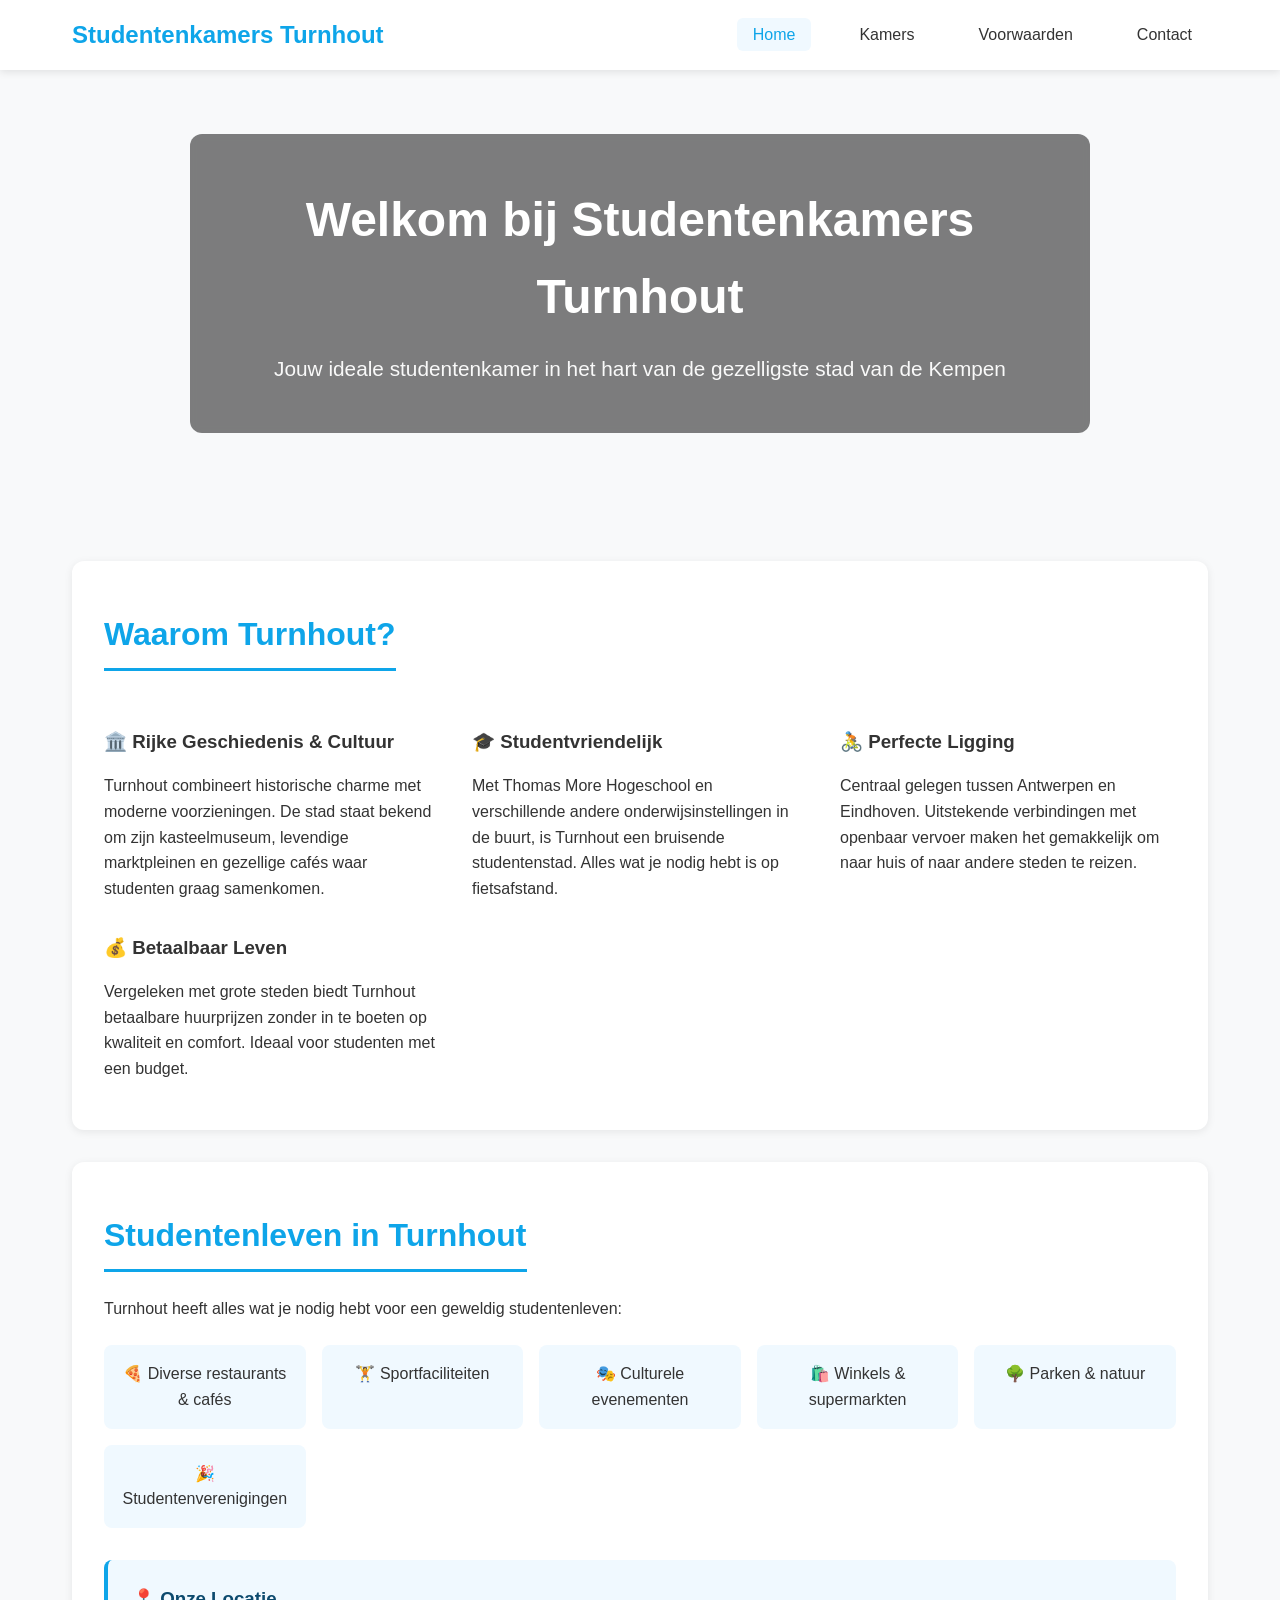
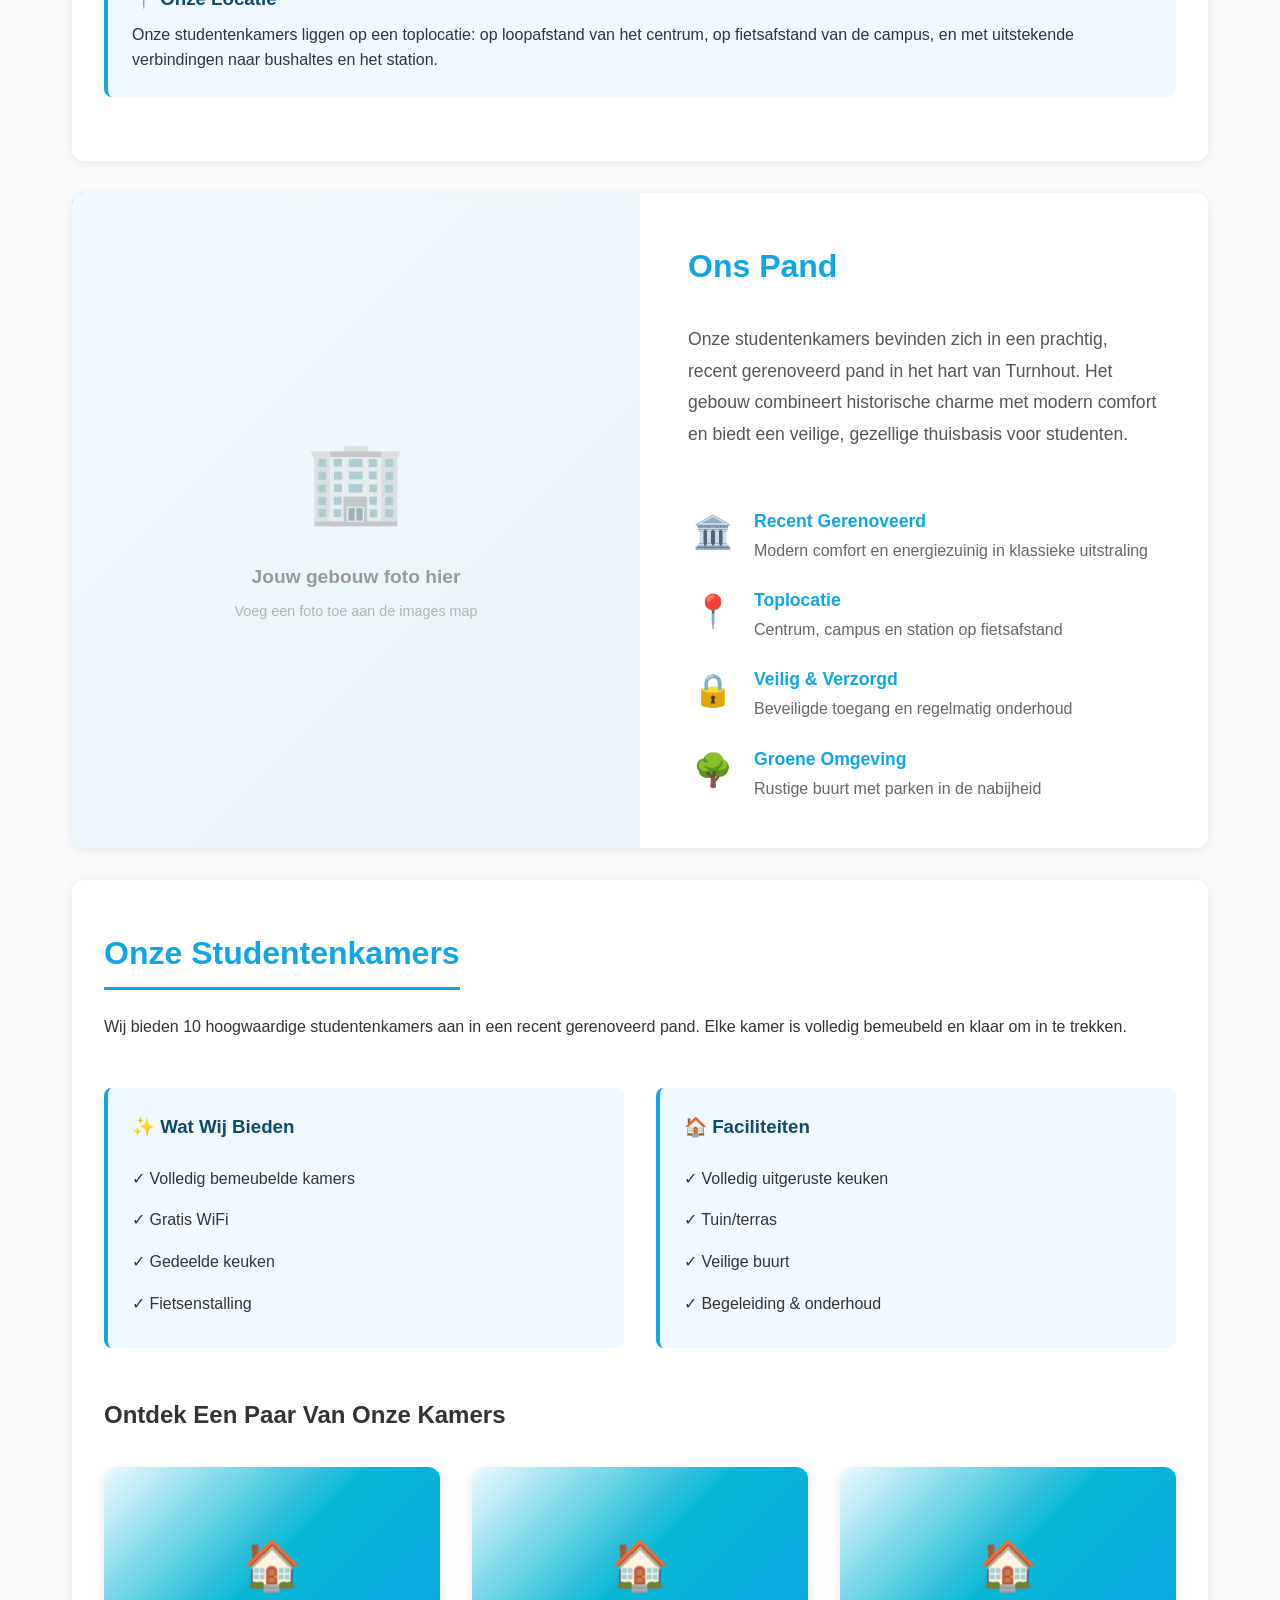
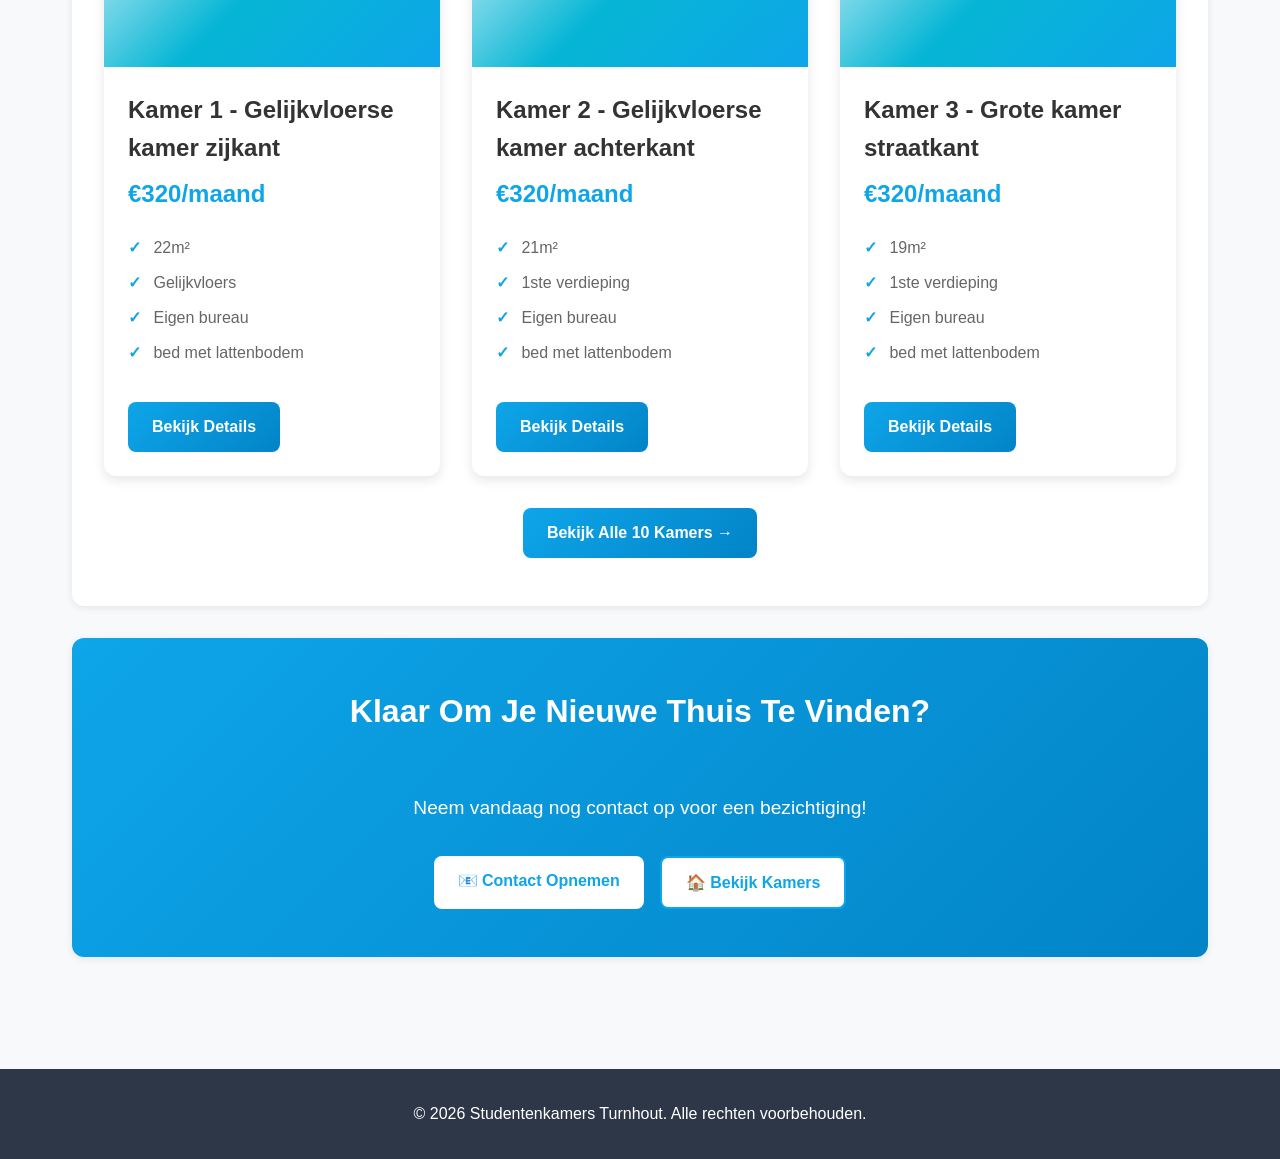
==== index.html @ 1b9b8456 "Add files via upload" ====
<!DOCTYPE html>
<html lang="nl">
<head>
    <meta charset="UTF-8">
    <meta name="viewport" content="width=device-width, initial-scale=1.0">
    <title>Studentenkamers Turnhout - Home</title>
    <link rel="stylesheet" href="styles.css">
</head>
<body>
    <nav>
        <div class="nav-container">
            <a href="index.html" class="logo">Studentenkamers Turnhout</a>
            <button class="mobile-menu-btn" onclick="toggleMenu()">☰</button>
            <ul class="nav-links" id="navLinks">
                <li><a href="index.html" class="active">Home</a></li>
                <li><a href="kamers.html">Kamers</a></li>
                <li><a href="voorwaarden.html">Voorwaarden</a></li>
                <li><a href="contact.html">Contact</a></li>
            </ul>
        </div>
    </nav>

    <div class="hero hero-with-image">
        <div class="hero-overlay">
            <h1>Welkom bij Studentenkamers Turnhout</h1>
            <p>Jouw ideale studentenkamer in het hart van de gezelligste stad van de Kempen</p>
        </div>
    </div>

    <div class="container">
        <!-- About Turnhout Section -->
        <section>
            <h2>Waarom Turnhout?</h2>
            <div class="grid-2">
                <div>
                    <h3 style="color: #333; margin-bottom: 1rem;">🏛️ Rijke Geschiedenis & Cultuur</h3>
                    <p>Turnhout combineert historische charme met moderne voorzieningen. De stad staat bekend om zijn kasteelmuseum, levendige marktpleinen en gezellige cafés waar studenten graag samenkomen.</p>
                </div>
                <div>
                    <h3 style="color: #333; margin-bottom: 1rem;">🎓 Studentvriendelijk</h3>
                    <p>Met Thomas More Hogeschool en verschillende andere onderwijsinstellingen in de buurt, is Turnhout een bruisende studentenstad. Alles wat je nodig hebt is op fietsafstand.</p>
                </div>
                <div>
                    <h3 style="color: #333; margin-bottom: 1rem;">🚴 Perfecte Ligging</h3>
                    <p>Centraal gelegen tussen Antwerpen en Eindhoven. Uitstekende verbindingen met openbaar vervoer maken het gemakkelijk om naar huis of naar andere steden te reizen.</p>
                </div>
                <div>
                    <h3 style="color: #333; margin-bottom: 1rem;">💰 Betaalbaar Leven</h3>
                    <p>Vergeleken met grote steden biedt Turnhout betaalbare huurprijzen zonder in te boeten op kwaliteit en comfort. Ideaal voor studenten met een budget.</p>
                </div>
            </div>
        </section>

        <!-- Student Life Section -->
        <section>
            <h2>Studentenleven in Turnhout</h2>
            <p style="margin-bottom: 1.5rem;">Turnhout heeft alles wat je nodig hebt voor een geweldig studentenleven:</p>
            
            <div class="features-grid">
                <div class="feature-item">🍕 Diverse restaurants & cafés</div>
                <div class="feature-item">🏋️ Sportfaciliteiten</div>
                <div class="feature-item">🎭 Culturele evenementen</div>
                <div class="feature-item">🛍️ Winkels & supermarkten</div>
                <div class="feature-item">🌳 Parken & natuur</div>
                <div class="feature-item">🎉 Studentenverenigingen</div>
            </div>

            <div class="info-box" style="margin-top: 2rem;">
                <h3>📍 Onze Locatie</h3>
                <p>Onze studentenkamers liggen op een toplocatie: op loopafstand van het centrum, op fietsafstand van de campus, en met uitstekende verbindingen naar bushaltes en het station.</p>
            </div>
        </section>

        <!-- Building Showcase Section -->
        <section style="background: white; padding: 0; overflow: hidden;">
            <div class="building-showcase">
                <div class="building-image">
                    <img src="./images/outside-buidling-1.jpg" alt="Ons gebouw" id="buildingPhoto">
                    <div class="building-image-placeholder" id="buildingPlaceholder">
                        <div class="placeholder-icon">🏢</div>
                        <p>Jouw gebouw foto hier</p>
                        <small>Voeg een foto toe aan de images map</small>
                    </div>
                </div>
                <div class="building-info">
                    <h2 style="color: var(--primary-color); border: none; margin-bottom: 1.5rem;">Ons Pand</h2>
                    <p style="font-size: 1.1rem; line-height: 1.8; color: #555; margin-bottom: 1.5rem;">
                        Onze studentenkamers bevinden zich in een prachtig, recent gerenoveerd pand in het hart van Turnhout. 
                        Het gebouw combineert historische charme met modern comfort en biedt een veilige, gezellige thuisbasis voor studenten.
                    </p>
                    <div class="building-features">
                        <div class="building-feature">
                            <span class="feature-icon">🏛️</span>
                            <div>
                                <strong>Recent Gerenoveerd</strong>
                                <p>Modern comfort en energiezuinig in klassieke uitstraling</p>
                            </div>
                        </div>
                        <div class="building-feature">
                            <span class="feature-icon">📍</span>
                            <div>
                                <strong>Toplocatie</strong>
                                <p>Centrum, campus en station op fietsafstand</p>
                            </div>
                        </div>
                        <div class="building-feature">
                            <span class="feature-icon">🔒</span>
                            <div>
                                <strong>Veilig & Verzorgd</strong>
                                <p>Beveiligde toegang en regelmatig onderhoud</p>
                            </div>
                        </div>
                        <div class="building-feature">
                            <span class="feature-icon">🌳</span>
                            <div>
                                <strong>Groene Omgeving</strong>
                                <p>Rustige buurt met parken in de nabijheid</p>
                            </div>
                        </div>
                    </div>
                </div>
            </div>
        </section>

        <!-- Our Rooms Section -->
        <section>
            <h2>Onze Studentenkamers</h2>
            <p style="margin-bottom: 1.5rem;">Wij bieden 10 hoogwaardige studentenkamers aan in een recent gerenoveerd pand. Elke kamer is volledig bemeubeld en klaar om in te trekken.</p>
            
            <div class="grid-2" style="margin: 2rem 0;">
                <div class="info-box">
                    <h3>✨ Wat Wij Bieden</h3>
                    <ul style="list-style: none; margin-top: 1rem;">
                        <li style="padding: 0.5rem 0;">✓ Volledig bemeubelde kamers</li>
                        <li style="padding: 0.5rem 0;">✓ Gratis WiFi</li>
                        <li style="padding: 0.5rem 0;">✓ Gedeelde keuken </li>
                        <li style="padding: 0.5rem 0;">✓ Fietsenstalling</li>
                    </ul>
                </div>
                <div class="info-box">
                    <h3>🏠 Faciliteiten</h3>
                    <ul style="list-style: none; margin-top: 1rem;">
                        <li style="padding: 0.5rem 0;">✓ Volledig uitgeruste keuken</li>
                        <li style="padding: 0.5rem 0;">✓ Tuin/terras</li>
                        <li style="padding: 0.5rem 0;">✓ Veilige buurt</li>
                        <li style="padding: 0.5rem 0;">✓ Begeleiding & onderhoud</li>
                    </ul>
                </div>
            </div>

            <h3 style="color: #333; margin: 2rem 0 1.5rem 0; font-size: 1.5rem;">Ontdek Een Paar Van Onze Kamers</h3>
            <div class="grid-3" id="roomPreview"></div>
            
            <div style="text-align: center; margin-top: 2rem;">
                <a href="kamers.html" class="btn">Bekijk Alle 10 Kamers →</a>
            </div>
        </section>

        <!-- CTA Section -->
        <section style="background: linear-gradient(135deg, var(--primary-color) 0%, var(--primary-dark) 100%); color: white; text-align: center;">
            <h2 style="color: white; border: none;">Klaar Om Je Nieuwe Thuis Te Vinden?</h2>
            <p style="font-size: 1.2rem; margin: 1.5rem 0;">Neem vandaag nog contact op voor een bezichtiging!</p>
            <div style="display: flex; gap: 1rem; justify-content: center; flex-wrap: wrap; margin-top: 2rem;">
                <a href="contact.html" class="btn" style="background: white; color: var(--primary-color);">📧 Contact Opnemen</a>
                <a href="kamers.html" class="btn-secondary" style="background: transparent; border: 2px solid white; color: white;">🏠 Bekijk Kamers</a>
            </div>
        </section>
    </div>

    <footer>
        <p>&copy; 2026 Studentenkamers Turnhout. Alle rechten voorbehouden.</p>
    </footer>

    <!-- Laad eerst room-data.js, daarna deze script -->
    <script src="room-data.js"></script>
    <script>
        // Toon preview van de eerste 3 kamers uit de gedeelde data
        const previewContainer = document.getElementById('roomPreview');
        const previewRooms = rooms.slice(0, 3);

        previewRooms.forEach(room => {
            const card = document.createElement('div');
            card.className = 'card';
            card.style.cursor = 'pointer';
            card.onclick = () => window.location.href = `kamer-detail.html?id=${room.id}`;
            
            card.innerHTML = `
                <div class="card-image" ${room.image ? `style="background-image: url('${room.image}'); background-size: cover; background-position: center;"` : ''}>
                    ${room.image ? '' : '🏠'}
                </div>
                <div class="card-content">
                    <h3>${room.name}</h3>
                    <div class="room-price">${room.price}/maand</div>
                    <ul class="room-features">
                        <li>${room.size}</li>
                        <li>${room.floor}</li>
                        ${room.features.slice(0, 2).map(f => `<li>${f}</li>`).join('')}
                    </ul>
                    <a href="kamer-detail.html?id=${room.id}" class="btn" style="margin-top: 1rem;" onclick="event.stopPropagation();">Bekijk Details</a>
                </div>
            `;
            
            previewContainer.appendChild(card);
        });

        // Mobile menu toggle
        function toggleMenu() {
            const navLinks = document.getElementById('navLinks');
            navLinks.classList.toggle('active');
        }

        // Building photo handler - toon placeholder als de foto niet bestaat
        const buildingPhoto = document.getElementById('buildingPhoto');
        const buildingPlaceholder = document.getElementById('buildingPlaceholder');
        
        if (buildingPhoto) {
            buildingPhoto.onerror = function() {
                buildingPhoto.style.display = 'none';
                buildingPlaceholder.style.display = 'flex';
            };
            buildingPhoto.onload = function() {
                buildingPhoto.style.display = 'block';
                buildingPlaceholder.style.display = 'none';
            };
        }
    </script>
</body>
</html>
---- styles.css ----
/* ===================================
   STUDENTENKOTEN TURNHOUT - STYLES
   =================================== */

/* KLEURENSCHEMA OPTIES - Kies er één: */

/* OPTIE 1: Modern Blauw/Turquoise */
:root {
    --primary-color: #0ea5e9;
    --primary-dark: #0284c7;
    --secondary-color: #06b6d4;
    --accent-color: #f0f9ff;
    --text-dark: #0c4a6e;
}

/* OPTIE 2: Fris Groen/Natuur (uncomment om te gebruiken) */
/* :root {
    --primary-color: #10b981;
    --primary-dark: #059669;
    --secondary-color: #34d399;
    --accent-color: #ecfdf5;
    --text-dark: #064e3b;
} */


/* OPTIE 3: Warm Oranje/Rood (uncomment om te gebruiken) */
/* :root {
    --primary-color: #f59e0b;
    --primary-dark: #d97706;
    --secondary-color: #fb923c;
    --accent-color: #fffbeb;
    --text-dark: #78350f;
} */

/* Base Styles */
* {
    margin: 0;
    padding: 0;
    box-sizing: border-box;
}

body {
    font-family: -apple-system, BlinkMacSystemFont, 'Segoe UI', Roboto, 'Helvetica Neue', Arial, sans-serif;
    line-height: 1.6;
    color: #333;
    background-color: #f8f9fa;
}

/* Navigation */
nav {
    background: white;
    box-shadow: 0 2px 8px rgba(0,0,0,0.1);
    position: sticky;
    top: 0;
    z-index: 1000;
}

.nav-container {
    max-width: 1200px;
    margin: 0 auto;
    display: flex;
    justify-content: space-between;
    align-items: center;
    padding: 1rem 2rem;
}

.logo {
    font-size: 1.5rem;
    font-weight: 700;
    color: var(--primary-color);
    text-decoration: none;
}

.nav-links {
    list-style: none;
    display: flex;
    gap: 2rem;
    align-items: center;
}

.nav-links a {
    text-decoration: none;
    color: #333;
    font-weight: 500;
    transition: color 0.3s;
    padding: 0.5rem 1rem;
    border-radius: 6px;
}

.nav-links a:hover,
.nav-links a.active {
    color: var(--primary-color);
    background: var(--accent-color);
}

.mobile-menu-btn {
    display: none;
    background: none;
    border: none;
    font-size: 1.5rem;
    cursor: pointer;
    color: #333;
}

/* Header/Hero Section */
.hero {
    background: linear-gradient(135deg, var(--primary-color) 0%, var(--primary-dark) 100%);
    color: white;
    padding: 4rem 2rem;
    text-align: center;
}

/* Hero with Background Image */
.hero-with-image {
    background-image: url('./images/turnhout-6.jpg');
    background-size: cover;
    background-position: center;
    background-repeat: no-repeat;
    min-height: 400px;
    display: flex;
    align-items: center;
    justify-content: center;
    position: relative;
}

.hero-overlay {
    background: rgba(0, 0, 0, 0.5); /* Dark overlay so text is readable */
    padding: 3rem 2rem;
    border-radius: 12px;
    max-width: 900px;
    backdrop-filter: blur(5px);
}

.hero h1 {
    font-size: 3rem;
    margin-bottom: 1rem;
    font-weight: 700;
}

.hero p {
    font-size: 1.3rem;
    opacity: 0.95;
    max-width: 800px;
    margin: 0 auto;
}

/* Container */
.container {
    max-width: 1200px;
    margin: 0 auto;
    padding: 2rem;
}

/* Section */
section {
    background: white;
    margin: 2rem 0;
    padding: 3rem 2rem;
    border-radius: 12px;
    box-shadow: 0 2px 8px rgba(0,0,0,0.08);
}

section h2 {
    color: var(--primary-color);
    margin-bottom: 1.5rem;
    font-size: 2rem;
    border-bottom: 3px solid var(--primary-color);
    padding-bottom: 0.5rem;
    display: inline-block;
}

/* Buttons */
.btn {
    display: inline-block;
    background: linear-gradient(135deg, var(--primary-color) 0%, var(--primary-dark) 100%);
    color: white;
    padding: 0.75rem 1.5rem;
    border-radius: 8px;
    text-decoration: none;
    font-weight: 600;
    transition: transform 0.2s, box-shadow 0.2s;
    border: none;
    cursor: pointer;
}

.btn:hover {
    transform: translateY(-2px);
    box-shadow: 0 4px 12px rgba(0,0,0,0.2);
}

.btn-secondary {
    background: white !important;
    color: var(--primary-color) !important;
    border: 2px solid var(--primary-color) !important;
    display: inline-block;
    padding: 0.75rem 1.5rem;
    border-radius: 8px;
    text-decoration: none;
    font-weight: 600;
    transition: transform 0.2s, box-shadow 0.2s, background 0.3s;
    cursor: pointer;
}

.btn-secondary:hover {
    background: var(--accent-color) !important;
    transform: translateY(-2px);
    box-shadow: 0 4px 12px rgba(0,0,0,0.15);
}

/* Grid Layouts */
.grid-2 {
    display: grid;
    grid-template-columns: repeat(auto-fit, minmax(300px, 1fr));
    gap: 2rem;
    margin-top: 2rem;
}

.grid-3 {
    display: grid;
    grid-template-columns: repeat(auto-fill, minmax(280px, 1fr));
    gap: 2rem;
    margin-top: 2rem;
}

/* Cards */
.card {
    background: white;
    border-radius: 12px;
    overflow: hidden;
    box-shadow: 0 4px 12px rgba(0,0,0,0.1);
    transition: transform 0.3s, box-shadow 0.3s;
}

.card:hover {
    transform: translateY(-5px);
    box-shadow: 0 8px 20px rgba(0,0,0,0.15);
}

.card-image {
    width: 100%;
    height: 200px;
    background: linear-gradient(135deg, var(--accent-color) 0%, var(--secondary-color) 50%, var(--primary-color) 100%);
    display: flex;
    align-items: center;
    justify-content: center;
    font-size: 3rem;
}

.card-content {
    padding: 1.5rem;
}

.card-content h3 {
    color: #333;
    margin-bottom: 0.5rem;
    font-size: 1.5rem;
}

/* Room specific styles */
.room-price {
    color: var(--primary-color);
    font-size: 1.5rem;
    font-weight: 700;
    margin: 0.5rem 0;
}

.room-features {
    list-style: none;
    margin: 1rem 0;
}

.room-features li {
    padding: 0.3rem 0;
    color: #666;
}

.room-features li:before {
    content: "✓ ";
    color: var(--primary-color);
    font-weight: bold;
    margin-right: 0.5rem;
}

/* Info boxes */
.info-box {
    background: var(--accent-color);
    padding: 1.5rem;
    border-radius: 8px;
    border-left: 4px solid var(--primary-color);
    margin: 1rem 0;
}

.info-box h3 {
    color: var(--text-dark);
    margin-bottom: 0.5rem;
}

/* Building Showcase Section */
.building-showcase {
    display: grid;
    grid-template-columns: 1fr 1fr;
    gap: 0;
    min-height: 500px;
}

.building-image {
    position: relative;
    overflow: hidden;
    background: #f0f0f0;
}

.building-image img {
    width: 100%;
    height: 100%;
    object-fit: cover;
    display: block;
}

.building-image-placeholder {
    position: absolute;
    top: 0;
    left: 0;
    width: 100%;
    height: 100%;
    display: flex;
    flex-direction: column;
    align-items: center;
    justify-content: center;
    background: linear-gradient(135deg, var(--accent-color) 0%, #e8f4f8 100%);
    color: #999;
}

.placeholder-icon {
    font-size: 5rem;
    margin-bottom: 1rem;
    opacity: 0.5;
}

.building-image-placeholder p {
    font-size: 1.2rem;
    font-weight: 600;
    margin-bottom: 0.5rem;
}

.building-image-placeholder small {
    font-size: 0.9rem;
    opacity: 0.7;
}

.building-info {
    padding: 3rem;
    display: flex;
    flex-direction: column;
    justify-content: center;
    background: white;
}

.building-features {
    display: grid;
    grid-template-columns: 1fr;
    gap: 1.5rem;
    margin-top: 2rem;
}

.building-feature {
    display: flex;
    gap: 1rem;
    align-items: flex-start;
}

.feature-icon {
    font-size: 2rem;
    min-width: 50px;
    text-align: center;
}

.building-feature strong {
    display: block;
    color: var(--primary-color);
    font-size: 1.1rem;
    margin-bottom: 0.3rem;
}

.building-feature p {
    color: #666;
    margin: 0;
    line-height: 1.4;
}

/* Contact Section */
.contact-grid {
    display: grid;
    grid-template-columns: repeat(auto-fit, minmax(250px, 1fr));
    gap: 2rem;
    margin-top: 2rem;
}

.contact-card {
    background: linear-gradient(135deg, var(--primary-color) 0%, var(--primary-dark) 100%);
    color: white;
    padding: 2rem;
    border-radius: 12px;
    text-align: center;
}

.contact-card h3 {
    margin-bottom: 1rem;
    font-size: 1.5rem;
}

.contact-card a {
    color: white;
    text-decoration: none;
    font-size: 1.2rem;
    font-weight: 600;
}

.contact-card a:hover {
    text-decoration: underline;
}

/* Features grid */
.features-grid {
    display: grid;
    grid-template-columns: repeat(auto-fit, minmax(200px, 1fr));
    gap: 1rem;
    margin-top: 1rem;
}

.feature-item {
    padding: 1rem;
    background: var(--accent-color);
    border-radius: 8px;
    text-align: center;
    font-weight: 500;
}

/* Rules/List items */
.rules-list {
    list-style: none;
    margin-top: 1rem;
}

.rules-list li {
    padding: 1rem;
    margin: 0.5rem 0;
    background: #f8f9fa;
    border-radius: 8px;
    border-left: 4px solid var(--primary-color);
}

/* Footer */
footer {
    background: #2d3748;
    color: white;
    text-align: center;
    padding: 2rem;
    margin-top: 3rem;
}

/* Responsive */
@media (max-width: 768px) {
    .hero h1 {
        font-size: 2rem;
    }

    .hero p {
        font-size: 1.1rem;
    }

    .nav-links {
        display: none;
        position: absolute;
        top: 100%;
        left: 0;
        right: 0;
        background: white;
        flex-direction: column;
        padding: 1rem;
        box-shadow: 0 4px 8px rgba(0,0,0,0.1);
    }

    .nav-links.active {
        display: flex;
    }

    .mobile-menu-btn {
        display: block;
    }

    .building-showcase {
        grid-template-columns: 1fr;
    }

    .building-image {
        min-height: 300px;
    }

    .building-info {
        padding: 2rem 1.5rem;
    }

    .building-features {
        gap: 1rem;
    }

    .grid-2,
    .grid-3 {
        grid-template-columns: 1fr;
    }

    section {
        padding: 2rem 1rem;
    }

    .container {
        padding: 1rem;
    }
}

/* Modal styles */
.modal {
    display: none;
    position: fixed;
    z-index: 1000;
    left: 0;
    top: 0;
    width: 100%;
    height: 100%;
    background-color: rgba(0,0,0,0.8);
    overflow-y: auto;
}

.modal-content {
    background-color: white;
    margin: 2rem auto;
    padding: 0;
    max-width: 900px;
    border-radius: 12px;
    position: relative;
    animation: slideIn 0.3s;
}

@keyframes slideIn {
    from {
        transform: translateY(-50px);
        opacity: 0;
    }
    to {
        transform: translateY(0);
        opacity: 1;
    }
}

.close {
    color: white;
    position: absolute;
    right: 1rem;
    top: 1rem;
    font-size: 2rem;
    font-weight: bold;
    cursor: pointer;
    z-index: 1001;
    background: rgba(0,0,0,0.5);
    width: 40px;
    height: 40px;
    border-radius: 50%;
    display: flex;
    align-items: center;
    justify-content: center;
    transition: background 0.3s;
}

.close:hover {
    background: rgba(0,0,0,0.8);
}

.modal-image {
    width: 100%;
    height: 400px;
    background: linear-gradient(135deg, var(--accent-color) 0%, var(--secondary-color) 50%, var(--primary-color) 100%);
    display: flex;
    align-items: center;
    justify-content: center;
    font-size: 5rem;
    border-radius: 12px 12px 0 0;
}

.modal-body {
    padding: 2rem;
}

.modal-body h2 {
    color: var(--primary-color);
    border: none;
    margin-bottom: 1rem;
}

.detail-grid {
    display: grid;
    grid-template-columns: repeat(auto-fit, minmax(200px, 1fr));
    gap: 1rem;
    margin: 1.5rem 0;
}

.detail-item {
    background: #f8f9fa;
    padding: 1rem;
    border-radius: 8px;
    border-left: 4px solid var(--primary-color);
}

.detail-item strong {
    color: var(--primary-color);
    display: block;
    margin-bottom: 0.3rem;
}
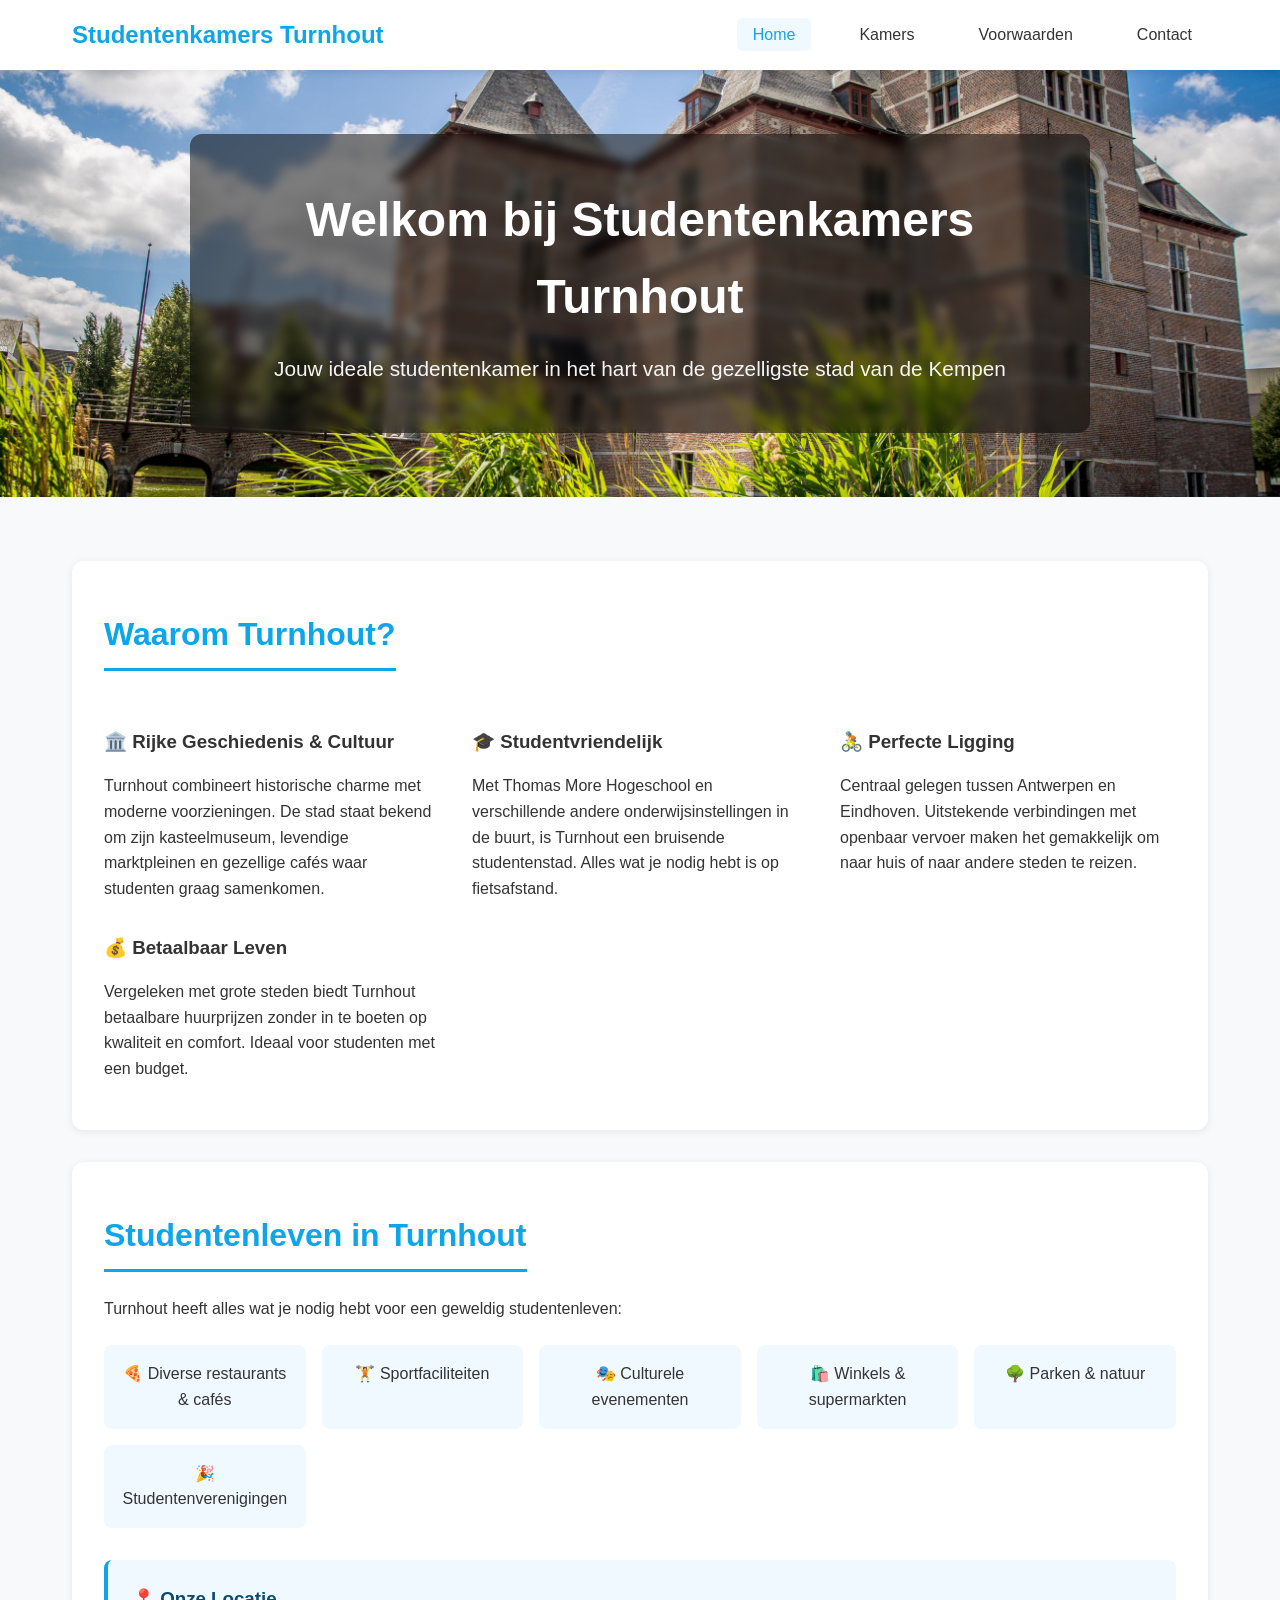
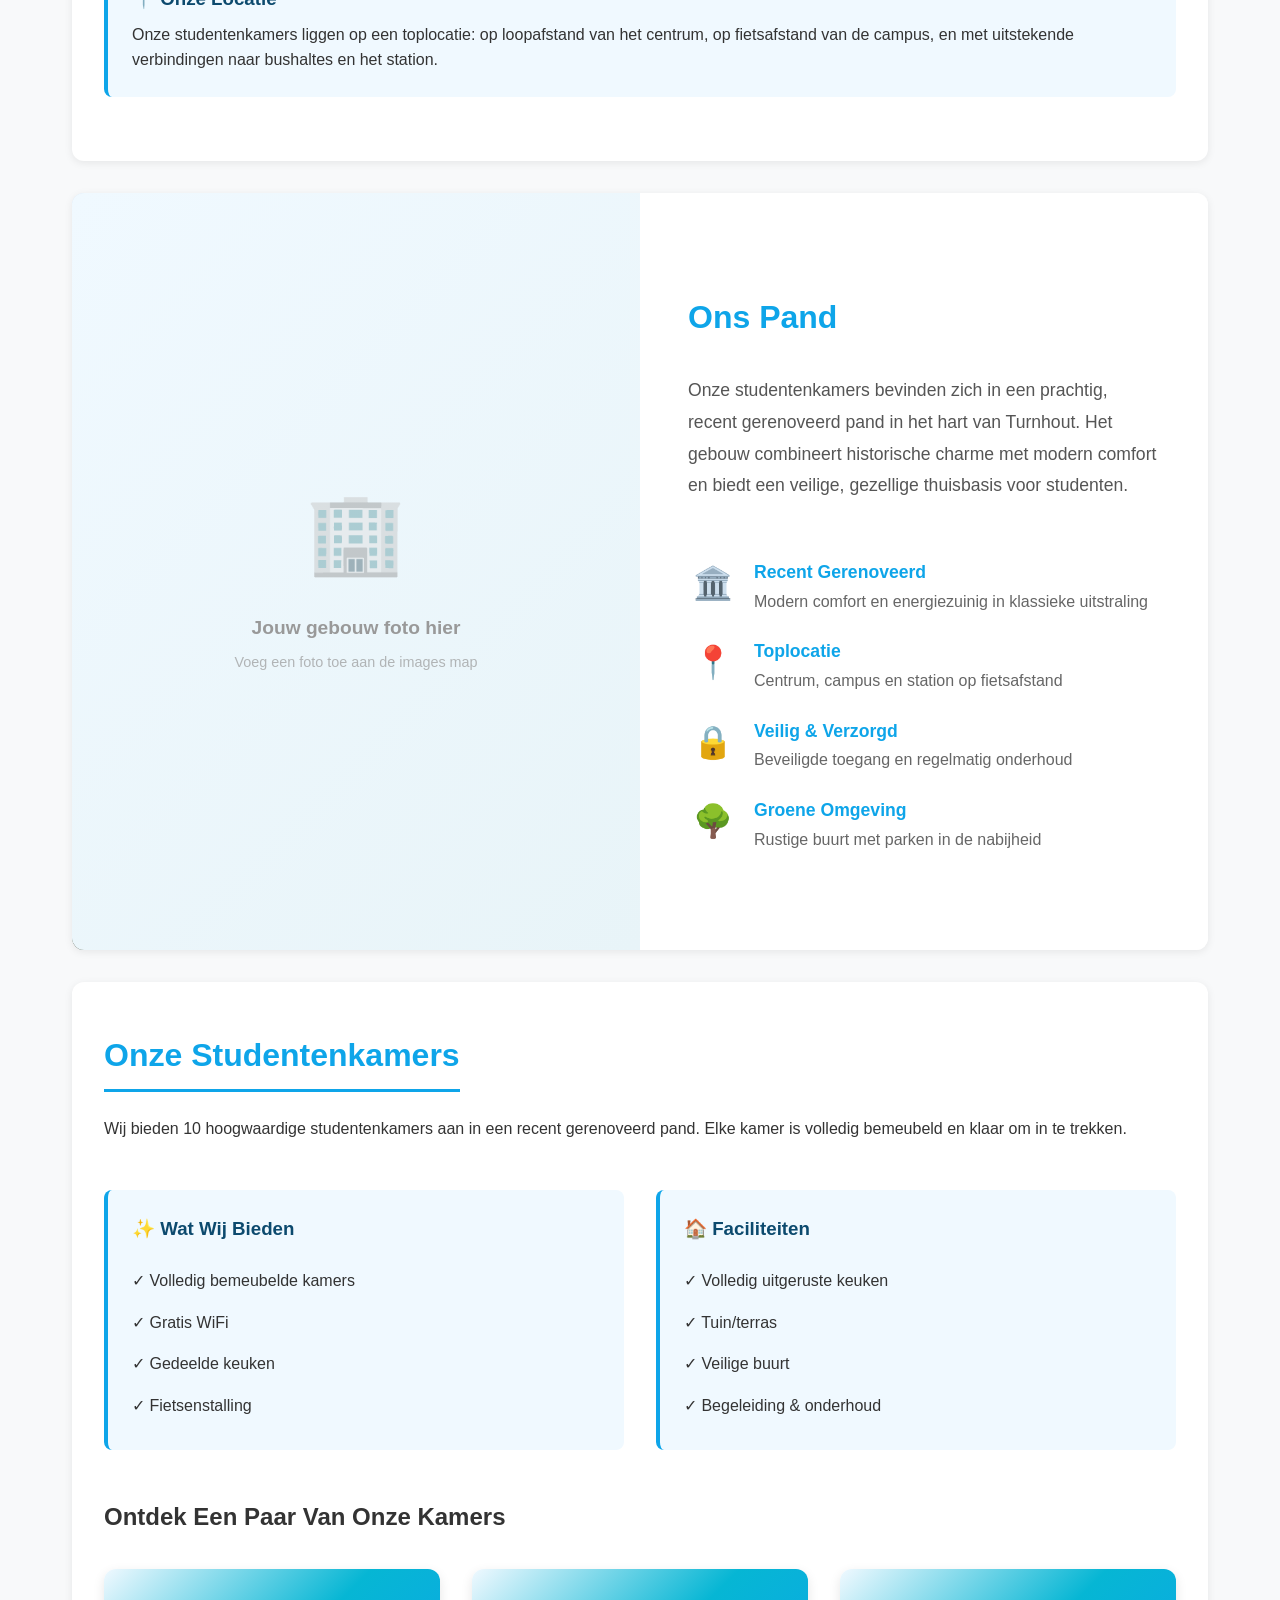
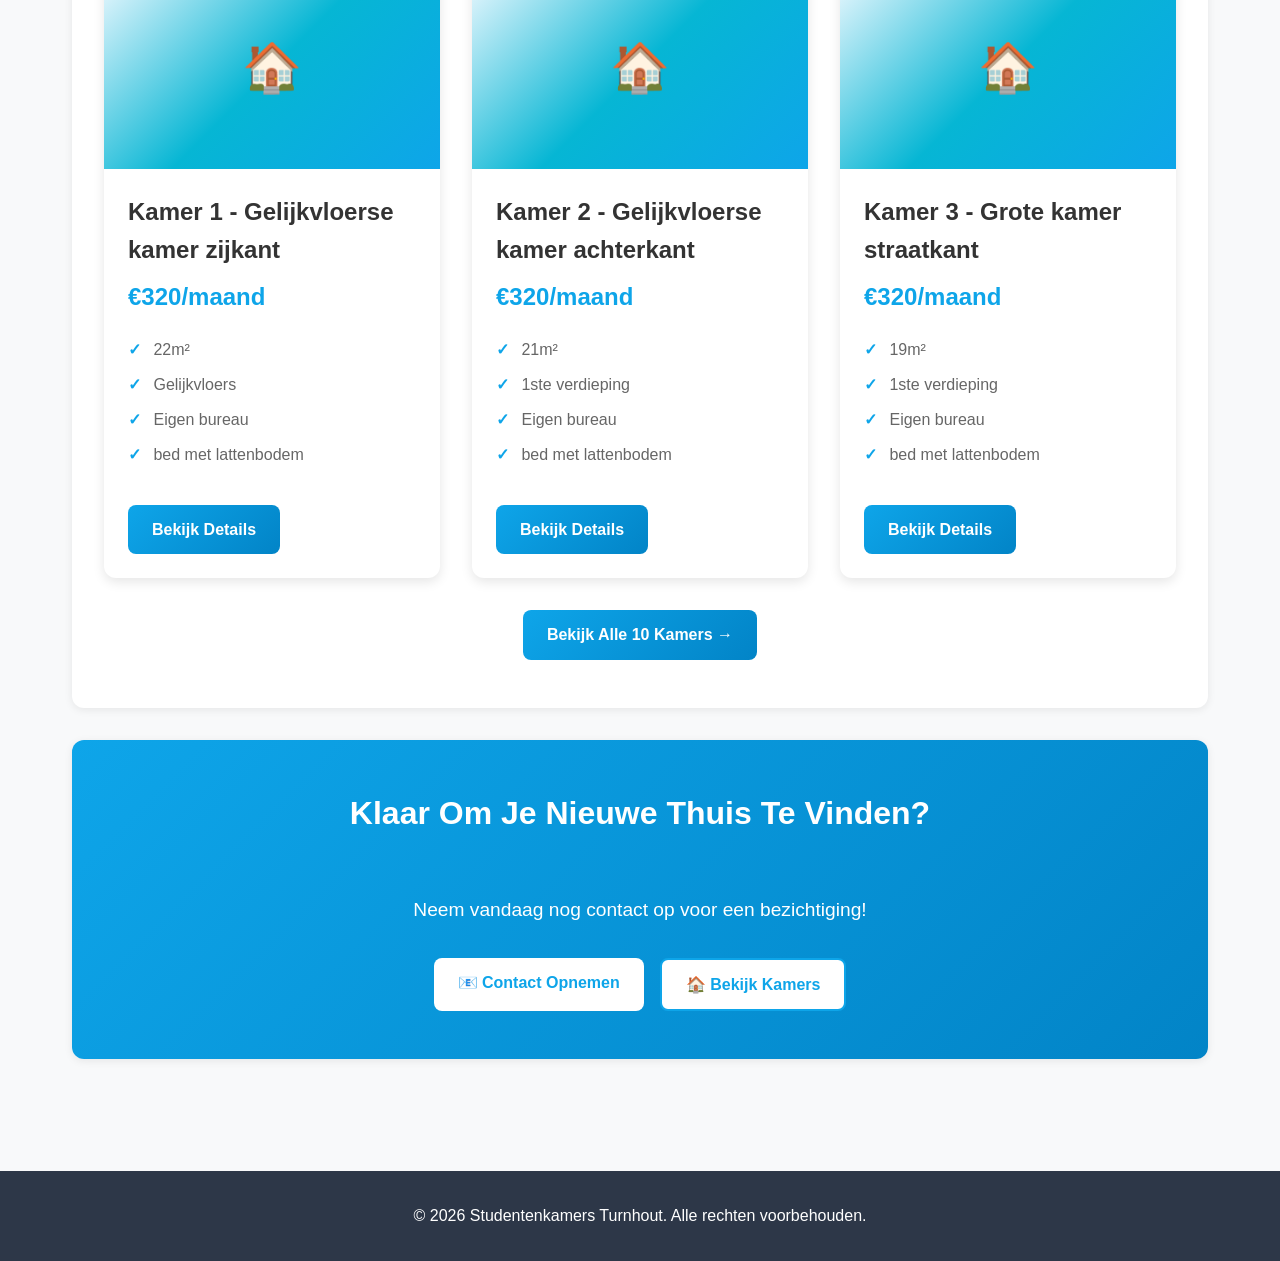
==== commit 6d56b837: "Add title to index.html" ====
--- a/index.html
+++ b/index.html
@@ -1,3 +1,4 @@
+<title>Kot Turnhout – Studentenkamers in Turnhout</title>
 <!DOCTYPE html>
 <html lang="nl">
 <head>
@@ -225,4 +226,4 @@
         }
     </script>
 </body>
-</html>+</html>
